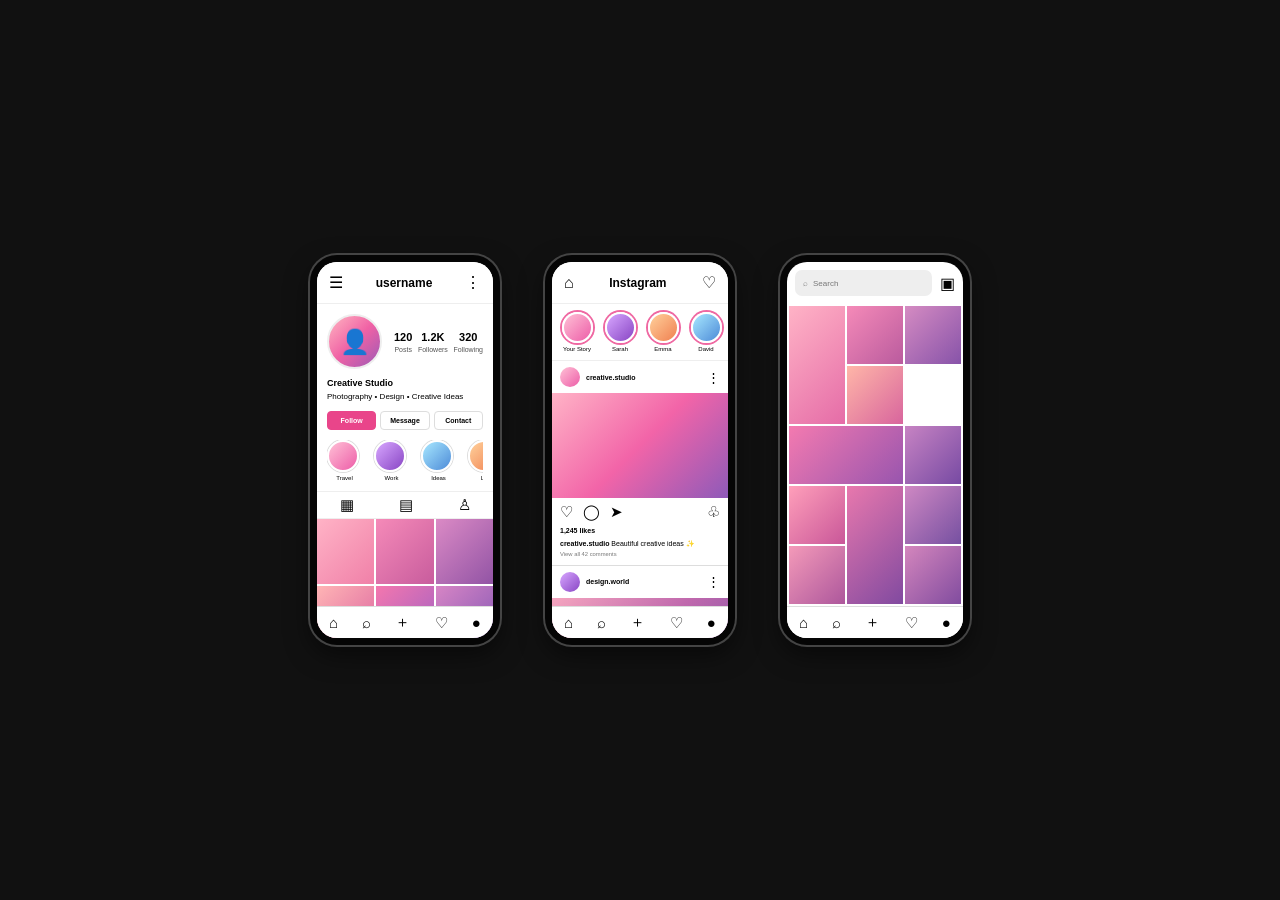
==== index.html @ 466b9a9a "Add files via upload" ====
<!DOCTYPE html>
<html lang="en">

<head>
    <meta charset="UTF-8">
    <meta name="viewport" content="width=device-width, initial-scale=1.0">

    <title>Instagram Profile UI Clone</title>

    <link rel="stylesheet" href="style.css">
</head>

<body>

    <main class="screens">

        <!-- ================= SCREEN 1 ================= -->
        <section class="phone">

            <div class="phone-screen">

                <!-- Top Bar -->
                <header class="top-bar">
                    <span class="menu-icon">☰</span>

                    <h2>username</h2>

                    <span class="more-icon">⋮</span>
                </header>


                <!-- Profile -->
                <section class="profile">

                    <div class="profile-top">

                        <div class="profile-picture">
                            <span>👤</span>
                        </div>

                        <div class="profile-stats">

                            <div>
                                <strong>120</strong>
                                <small>Posts</small>
                            </div>

                            <div>
                                <strong>1.2K</strong>
                                <small>Followers</small>
                            </div>

                            <div>
                                <strong>320</strong>
                                <small>Following</small>
                            </div>

                        </div>

                    </div>


                    <div class="bio">
                        <strong>Creative Studio</strong>
                        <p>
                            Photography • Design • Creative Ideas
                        </p>
                    </div>


                    <!-- Buttons -->
                    <div class="profile-buttons">
                        <button>Follow</button>
                        <button>Message</button>
                        <button>Contact</button>
                    </div>


                    <!-- Highlights -->
                    <div class="highlights">

                        <div class="highlight">
                            <div class="highlight-circle pink"></div>
                            <span>Travel</span>
                        </div>

                        <div class="highlight">
                            <div class="highlight-circle purple"></div>
                            <span>Work</span>
                        </div>

                        <div class="highlight">
                            <div class="highlight-circle blue"></div>
                            <span>Ideas</span>
                        </div>

                        <div class="highlight">
                            <div class="highlight-circle orange"></div>
                            <span>Life</span>
                        </div>

                    </div>

                </section>


                <!-- Profile Navigation -->
                <nav class="profile-nav">
                    <span>▦</span>
                    <span>▤</span>
                    <span>♙</span>
                </nav>


                <!-- Post Grid -->
                <section class="post-grid">

                    <div class="post post-1"></div>
                    <div class="post post-2"></div>
                    <div class="post post-3"></div>
                    <div class="post post-4"></div>
                    <div class="post post-5"></div>
                    <div class="post post-6"></div>
                    <div class="post post-7"></div>
                    <div class="post post-8"></div>
                    <div class="post post-9"></div>

                </section>


                <!-- Bottom Navigation -->
                <nav class="bottom-nav">
                    <span>⌂</span>
                    <span>⌕</span>
                    <span>＋</span>
                    <span>♡</span>
                    <span>●</span>
                </nav>

            </div>

        </section>


        <!-- ================= SCREEN 2 ================= -->
        <section class="phone">

            <div class="phone-screen">

                <!-- Top Bar -->
                <header class="top-bar">
                    <span>⌂</span>

                    <h2>Instagram</h2>

                    <span>♡</span>
                </header>


                <!-- Stories -->
                <section class="stories">

                    <div class="story">
                        <div class="story-circle pink"></div>
                        <span>Your Story</span>
                    </div>

                    <div class="story">
                        <div class="story-circle purple"></div>
                        <span>Sarah</span>
                    </div>

                    <div class="story">
                        <div class="story-circle orange"></div>
                        <span>Emma</span>
                    </div>

                    <div class="story">
                        <div class="story-circle blue"></div>
                        <span>David</span>
                    </div>

                    <div class="story">
                        <div class="story-circle green"></div>
                        <span>Alex</span>
                    </div>

                </section>


                <!-- Post 1 -->
                <article class="feed-post">

                    <div class="post-header">
                        <div class="small-profile pink"></div>

                        <strong>creative.studio</strong>

                        <span>⋮</span>
                    </div>


                    <div class="feed-image gradient-one"></div>


                    <div class="post-actions">
                        <span>♡</span>
                        <span>◯</span>
                        <span>➤</span>
                        <span class="bookmark">♧</span>
                    </div>


                    <div class="post-info">
                        <strong>1,245 likes</strong>

                        <p>
                            <strong>creative.studio</strong>
                            Beautiful creative ideas ✨
                        </p>

                        <small>View all 42 comments</small>
                    </div>

                </article>


                <!-- Post 2 -->
                <article class="feed-post">

                    <div class="post-header">
                        <div class="small-profile purple"></div>

                        <strong>design.world</strong>

                        <span>⋮</span>
                    </div>


                    <div class="feed-image gradient-two"></div>


                    <div class="post-actions">
                        <span>♡</span>
                        <span>◯</span>
                        <span>➤</span>
                        <span class="bookmark">♧</span>
                    </div>


                    <div class="post-info">
                        <strong>842 likes</strong>

                        <p>
                            <strong>design.world</strong>
                            Inspiration everywhere.
                        </p>
                    </div>

                </article>


                <!-- Bottom Navigation -->
                <nav class="bottom-nav">
                    <span>⌂</span>
                    <span>⌕</span>
                    <span>＋</span>
                    <span>♡</span>
                    <span>●</span>
                </nav>

            </div>

        </section>


        <!-- ================= SCREEN 3 ================= -->
        <section class="phone">

            <div class="phone-screen">

                <!-- Search -->
                <header class="search-header">

                    <div class="search-box">
                        <span>⌕</span>
                        <span>Search</span>
                    </div>

                    <span>▣</span>

                </header>


                <!-- Explore Grid -->
                <section class="explore-grid">

                    <div class="explore-item item-1"></div>

                    <div class="explore-item item-2"></div>

                    <div class="explore-item item-3"></div>

                    <div class="explore-item item-4"></div>

                    <div class="explore-item item-5"></div>

                    <div class="explore-item item-6"></div>

                    <div class="explore-item item-7"></div>

                    <div class="explore-item item-8"></div>

                    <div class="explore-item item-9"></div>

                    <div class="explore-item item-10"></div>

                    <div class="explore-item item-11"></div>

                </section>


                <!-- Bottom Navigation -->
                <nav class="bottom-nav">
                    <span>⌂</span>
                    <span>⌕</span>
                    <span>＋</span>
                    <span>♡</span>
                    <span>●</span>
                </nav>

            </div>

        </section>

    </main>

</body>

</html>
---- style.css ----
/* =========================================
   RESET
========================================= */

* {
    margin: 0;
    padding: 0;
    box-sizing: border-box;
}

body {
    min-height: 100vh;

    background: #111;

    font-family: Arial, Helvetica, sans-serif;

    display: flex;
    justify-content: center;
    align-items: center;

    padding: 40px;
}


/* =========================================
   THREE PHONE SCREENS
========================================= */

.screens {
    width: 100%;

    display: flex;

    justify-content: center;
    align-items: center;

    gap: 45px;
}


/* Phone body */

.phone {
    width: 190px;
    height: 390px;

    background: #111;

    border: 7px solid #050505;

    border-radius: 27px;

    box-shadow:
        0 0 0 2px #444,
        0 10px 25px rgba(0, 0, 0, 0.5);

    overflow: hidden;

    position: relative;
}


/* Phone screen */

.phone-screen {
    width: 100%;
    height: 100%;

    background: white;

    overflow: hidden;

    position: relative;
}


/* =========================================
   TOP BAR
========================================= */

.top-bar {
    height: 42px;

    padding: 0 12px;

    display: flex;

    align-items: center;

    justify-content: space-between;

    border-bottom: 1px solid #eee;

    background: #fff;
}

.top-bar h2 {
    font-size: 12px;
}

.top-bar span {
    font-size: 16px;
}


/* =========================================
   PROFILE
========================================= */

.profile {
    padding: 10px;
}


/* Profile top */

.profile-top {
    display: flex;

    align-items: center;

    gap: 12px;
}


/* Profile picture */

.profile-picture {
    width: 55px;
    height: 55px;

    border-radius: 50%;

    background: linear-gradient(
        135deg,
        #ffb6c1,
        #f062a5,
        #9b59b6
    );

    border: 2px solid #eee;

    display: flex;

    justify-content: center;
    align-items: center;

    font-size: 24px;
}


/* Stats */

.profile-stats {
    flex: 1;

    display: flex;

    justify-content: space-between;

    text-align: center;
}

.profile-stats div {
    display: flex;

    flex-direction: column;

    gap: 3px;
}

.profile-stats strong {
    font-size: 11px;
}

.profile-stats small {
    font-size: 7px;

    color: #555;
}


/* Bio */

.bio {
    margin-top: 8px;

    font-size: 8px;

    line-height: 1.5;
}

.bio strong {
    font-size: 9px;
}


/* =========================================
   PROFILE BUTTONS
========================================= */

.profile-buttons {
    display: flex;

    gap: 4px;

    margin-top: 8px;
}

.profile-buttons button {
    flex: 1;

    padding: 5px 2px;

    border: 1px solid #ddd;

    background: white;

    border-radius: 4px;

    font-size: 7px;

    font-weight: bold;
}

.profile-buttons button:first-child {
    background: #e9458a;

    color: white;

    border-color: #e9458a;
}


/* =========================================
   HIGHLIGHTS
========================================= */

.highlights {
    display: flex;

    gap: 12px;

    margin-top: 10px;

    overflow: hidden;
}

.highlight {
    min-width: 35px;

    text-align: center;

    font-size: 6px;
}

.highlight-circle {
    width: 32px;
    height: 32px;

    border-radius: 50%;

    margin-bottom: 3px;

    border: 2px solid white;

    box-shadow: 0 0 0 1px #ddd;
}


/* =========================================
   COLORS
========================================= */

.pink {
    background: linear-gradient(
        135deg,
        #ffc1d6,
        #ed5da8
    );
}

.purple {
    background: linear-gradient(
        135deg,
        #d8a7ff,
        #8845c4
    );
}

.blue {
    background: linear-gradient(
        135deg,
        #a8e8ff,
        #4d8bd8
    );
}

.orange {
    background: linear-gradient(
        135deg,
        #ffd19c,
        #f08050
    );
}

.green {
    background: linear-gradient(
        135deg,
        #a8efc4,
        #49a86b
    );
}


/* =========================================
   PROFILE NAVIGATION
========================================= */

.profile-nav {
    height: 28px;

    display: flex;

    justify-content: space-around;

    align-items: center;

    border-top: 1px solid #eee;
    border-bottom: 1px solid #eee;

    font-size: 15px;
}


/* =========================================
   CSS GRID - PROFILE POSTS
========================================= */

.post-grid {
    display: grid;

    grid-template-columns: repeat(3, 1fr);

    gap: 2px;
}

.post {
    height: 65px;
}


/* Different gradients */

.post-1 {
    background: linear-gradient(135deg, #ffb3c6, #f080a8);
}

.post-2 {
    background: linear-gradient(135deg, #f58ab8, #c85c9d);
}

.post-3 {
    background: linear-gradient(135deg, #db8ac5, #9254a5);
}

.post-4 {
    background: linear-gradient(135deg, #ffb5b5, #d95f9e);
}

.post-5 {
    background: linear-gradient(135deg, #f477ae, #9c5fc5);
}

.post-6 {
    background: linear-gradient(135deg, #d785c5, #8055b3);
}

.post-7 {
    background: linear-gradient(135deg, #ff9fb6, #c75e9e);
}

.post-8 {
    background: linear-gradient(135deg, #ef78b1, #a650b5);
}

.post-9 {
    background: linear-gradient(135deg, #c987c6, #754ba2);
}


/* =========================================
   BOTTOM NAVIGATION
========================================= */

.bottom-nav {
    position: absolute;

    bottom: 0;
    left: 0;

    width: 100%;

    height: 32px;

    background: white;

    border-top: 1px solid #ddd;

    display: flex;

    justify-content: space-around;

    align-items: center;

    font-size: 15px;

    z-index: 10;
}

.bottom-nav span {
    cursor: pointer;
}


/* =========================================
   STORIES
========================================= */

.stories {
    display: flex;

    gap: 9px;

    padding: 8px;

    border-bottom: 1px solid #eee;

    overflow: hidden;
}

.story {
    min-width: 34px;

    text-align: center;

    font-size: 6px;
}

.story-circle {
    width: 31px;
    height: 31px;

    border-radius: 50%;

    margin: auto;

    margin-bottom: 3px;

    border: 2px solid white;

    box-shadow: 0 0 0 2px #ef68a2;
}


/* =========================================
   FEED POST
========================================= */

.feed-post {
    border-bottom: 1px solid #ddd;

    padding-bottom: 5px;
}


/* Post header */

.post-header {
    height: 32px;

    padding: 5px 8px;

    display: flex;

    align-items: center;

    gap: 6px;

    font-size: 7px;
}

.post-header span {
    margin-left: auto;

    font-size: 13px;
}

.small-profile {
    width: 20px;
    height: 20px;

    border-radius: 50%;
}


/* Feed image */

.feed-image {
    width: 100%;

    height: 105px;
}

.gradient-one {
    background: linear-gradient(
        135deg,
        #ffb3c6,
        #f264a8,
        #8e5ab9
    );
}

.gradient-two {
    background: linear-gradient(
        135deg,
        #f5a5bf,
        #bf68ad,
        #7852a7
    );
}


/* Post actions */

.post-actions {
    display: flex;

    gap: 10px;

    padding: 5px 8px;

    font-size: 15px;
}

.post-actions .bookmark {
    margin-left: auto;
}


/* Post information */

.post-info {
    padding: 0 8px;

    font-size: 7px;

    line-height: 1.5;
}

.post-info p {
    margin-top: 2px;
}

.post-info small {
    color: #777;
}


/* =========================================
   SEARCH / EXPLORE
========================================= */

.search-header {
    height: 42px;

    display: flex;

    align-items: center;

    gap: 8px;

    padding: 7px 8px;
}

.search-box {
    flex: 1;

    height: 26px;

    background: #eee;

    border-radius: 7px;

    display: flex;

    align-items: center;

    gap: 5px;

    padding: 0 8px;

    color: #777;

    font-size: 8px;
}


/* =========================================
   CSS GRID - EXPLORE
========================================= */

.explore-grid {
    display: grid;

    grid-template-columns: repeat(3, 1fr);

    grid-auto-rows: 58px;

    gap: 2px;

    padding: 2px;
}


/* Different sizes */

.item-1 {
    grid-row: span 2;
}

.item-5 {
    grid-column: span 2;
}

.item-8 {
    grid-row: span 2;
}


/* Explore colors */

.explore-item {
    min-height: 58px;
}

.item-1 {
    background: linear-gradient(135deg, #ffb3c6, #e56ca7);
}

.item-2 {
    background: linear-gradient(135deg, #f58ab8, #ba5b9e);
}

.item-3 {
    background: linear-gradient(135deg, #d58bc2, #8753a9);
}

.item-4 {
    background: linear-gradient(135deg, #ffb6a8, #d8659d);
}

.item-5 {
    background: linear-gradient(135deg, #f47ab0, #9855ae);
}

.item-6 {
    background: linear-gradient(135deg, #c783c3, #774aa3);
}

.item-7 {
    background: linear-gradient(135deg, #ff9fba, #c95799);
}

.item-8 {
    background: linear-gradient(135deg, #e878ad, #814aa0);
}

.item-9 {
    background: linear-gradient(135deg, #cf88c3, #7650a1);
}

.item-10 {
    background: linear-gradient(135deg, #f49ab9, #ad579c);
}

.item-11 {
    background: linear-gradient(135deg, #d486bd, #814c9f);
}


/* =========================================
   RESPONSIVE DESIGN
========================================= */

@media (max-width: 800px) {

    body {
        padding: 20px;
    }

    .screens {
        gap: 20px;
    }

    .phone {
        width: 170px;
        height: 350px;
    }

    .post {
        height: 58px;
    }

    .feed-image {
        height: 95px;
    }
}


@media (max-width: 600px) {

    body {
        padding: 15px;
    }

    .screens {
        flex-direction: column;

        gap: 30px;
    }

    .phone {
        width: 250px;
        height: 510px;
    }

    .post {
        height: 85px;
    }

    .feed-image {
        height: 150px;
    }

    .explore-grid {
        grid-auto-rows: 75px;
    }

    .explore-item {
        min-height: 75px;
    }
}
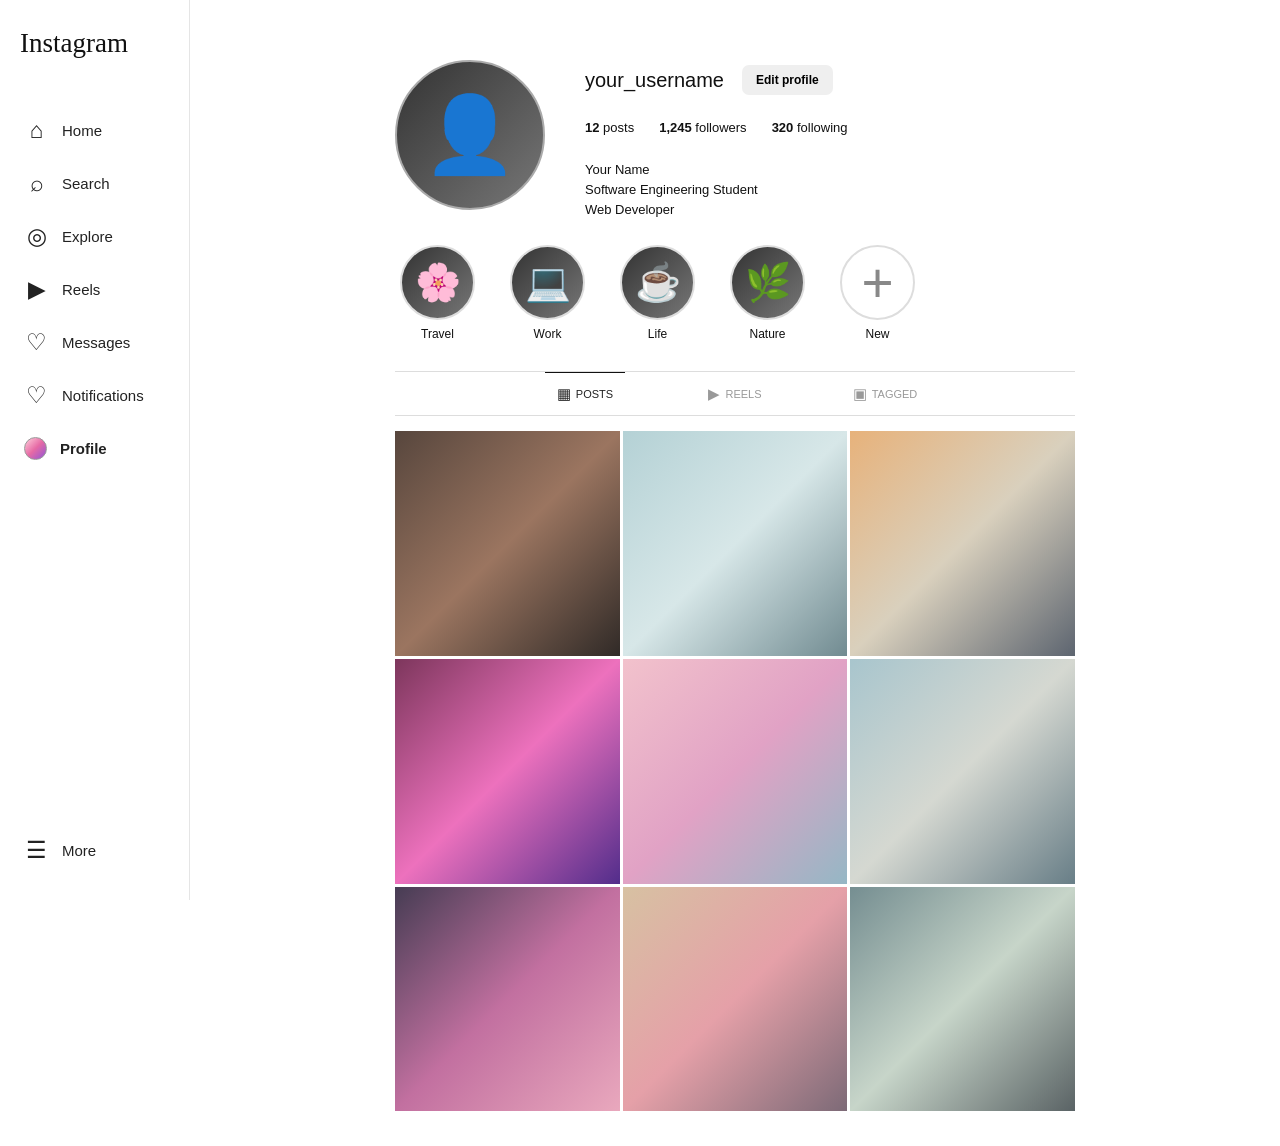
==== commit 51a87f2a: "Add files via upload" ====
--- a/index.html
+++ b/index.html
@@ -2,339 +2,331 @@
 <html lang="en">
 
 <head>
+
     <meta charset="UTF-8">
-    <meta name="viewport" content="width=device-width, initial-scale=1.0">
-
-    <title>Instagram Profile UI Clone</title>
+
+    <meta
+        name="viewport"
+        content="width=device-width, initial-scale=1.0"
+    >
+
+    <title>Instagram - Profile</title>
 
     <link rel="stylesheet" href="style.css">
+
 </head>
 
+
 <body>
 
-    <main class="screens">
-
-        <!-- ================= SCREEN 1 ================= -->
-        <section class="phone">
-
-            <div class="phone-screen">
-
-                <!-- Top Bar -->
-                <header class="top-bar">
-                    <span class="menu-icon">☰</span>
-
-                    <h2>username</h2>
-
-                    <span class="more-icon">⋮</span>
-                </header>
-
-
-                <!-- Profile -->
-                <section class="profile">
-
-                    <div class="profile-top">
-
-                        <div class="profile-picture">
-                            <span>👤</span>
-                        </div>
-
-                        <div class="profile-stats">
-
-                            <div>
-                                <strong>120</strong>
-                                <small>Posts</small>
-                            </div>
-
-                            <div>
-                                <strong>1.2K</strong>
-                                <small>Followers</small>
-                            </div>
-
-                            <div>
-                                <strong>320</strong>
-                                <small>Following</small>
-                            </div>
-
-                        </div>
-
-                    </div>
-
-
-                    <div class="bio">
-                        <strong>Creative Studio</strong>
-                        <p>
-                            Photography • Design • Creative Ideas
-                        </p>
-                    </div>
-
-
-                    <!-- Buttons -->
-                    <div class="profile-buttons">
-                        <button>Follow</button>
-                        <button>Message</button>
-                        <button>Contact</button>
-                    </div>
-
-
-                    <!-- Highlights -->
-                    <div class="highlights">
-
-                        <div class="highlight">
-                            <div class="highlight-circle pink"></div>
-                            <span>Travel</span>
-                        </div>
-
-                        <div class="highlight">
-                            <div class="highlight-circle purple"></div>
-                            <span>Work</span>
-                        </div>
-
-                        <div class="highlight">
-                            <div class="highlight-circle blue"></div>
-                            <span>Ideas</span>
-                        </div>
-
-                        <div class="highlight">
-                            <div class="highlight-circle orange"></div>
-                            <span>Life</span>
-                        </div>
-
-                    </div>
-
-                </section>
-
-
-                <!-- Profile Navigation -->
-                <nav class="profile-nav">
+
+    <!-- =================================================
+         DESKTOP SIDEBAR
+    ================================================== -->
+
+    <aside class="sidebar">
+
+        <div class="instagram-logo">
+            Instagram
+        </div>
+
+
+        <nav class="sidebar-nav">
+
+            <a href="feed.html">
+                <span class="nav-icon">⌂</span>
+                <span>Home</span>
+            </a>
+
+
+            <a href="#">
+                <span class="nav-icon">⌕</span>
+                <span>Search</span>
+            </a>
+
+
+            <a href="explore.html">
+                <span class="nav-icon">◎</span>
+                <span>Explore</span>
+            </a>
+
+
+            <a href="#">
+                <span class="nav-icon">▶</span>
+                <span>Reels</span>
+            </a>
+
+
+            <a href="#">
+                <span class="nav-icon">♡</span>
+                <span>Messages</span>
+            </a>
+
+
+            <a href="#">
+                <span class="nav-icon">♡</span>
+                <span>Notifications</span>
+            </a>
+
+
+            <a href="#" class="active-nav">
+
+                <span class="nav-avatar"></span>
+
+                <span>Profile</span>
+
+            </a>
+
+        </nav>
+
+
+        <a href="#" class="more-link">
+
+            <span class="nav-icon">☰</span>
+
+            <span>More</span>
+
+        </a>
+
+    </aside>
+
+
+
+    <!-- =================================================
+         MAIN CONTENT
+    ================================================== -->
+
+    <main class="main-content">
+
+
+        <section class="profile-container">
+
+
+            <!-- Profile header -->
+
+            <header class="profile-header">
+
+
+                <div class="large-profile-picture">
+                    👤
+                </div>
+
+
+                <div class="profile-information">
+
+
+                    <div class="username-row">
+
+                        <h1>your_username</h1>
+
+                        <button class="edit-button">
+                            Edit profile
+                        </button>
+
+                    </div>
+
+
+                    <div class="profile-statistics">
+
+                        <span>
+                            <strong>12</strong> posts
+                        </span>
+
+                        <span>
+                            <strong>1,245</strong> followers
+                        </span>
+
+                        <span>
+                            <strong>320</strong> following
+                        </span>
+
+                    </div>
+
+
+                    <p class="bio">
+
+                        Your Name<br>
+
+                        Software Engineering Student<br>
+
+                        Web Developer
+
+                    </p>
+
+
+                </div>
+
+            </header>
+
+
+
+            <!-- Story highlights -->
+
+            <section class="story-highlights">
+
+
+                <div class="story">
+
+                    <div class="story-image">
+                        🌸
+                    </div>
+
+                    <span>Travel</span>
+
+                </div>
+
+
+                <div class="story">
+
+                    <div class="story-image">
+                        💻
+                    </div>
+
+                    <span>Work</span>
+
+                </div>
+
+
+                <div class="story">
+
+                    <div class="story-image">
+                        ☕
+                    </div>
+
+                    <span>Life</span>
+
+                </div>
+
+
+                <div class="story">
+
+                    <div class="story-image">
+                        🌿
+                    </div>
+
+                    <span>Nature</span>
+
+                </div>
+
+
+                <div class="story">
+
+                    <div class="new-story">
+                        +
+                    </div>
+
+                    <span>New</span>
+
+                </div>
+
+
+            </section>
+
+
+
+            <!-- Profile tabs -->
+
+            <nav class="profile-tabs">
+
+                <a href="#" class="selected-tab">
+
                     <span>▦</span>
-                    <span>▤</span>
-                    <span>♙</span>
-                </nav>
-
-
-                <!-- Post Grid -->
-                <section class="post-grid">
-
-                    <div class="post post-1"></div>
-                    <div class="post post-2"></div>
-                    <div class="post post-3"></div>
-                    <div class="post post-4"></div>
-                    <div class="post post-5"></div>
-                    <div class="post post-6"></div>
-                    <div class="post post-7"></div>
-                    <div class="post post-8"></div>
-                    <div class="post post-9"></div>
-
-                </section>
-
-
-                <!-- Bottom Navigation -->
-                <nav class="bottom-nav">
-                    <span>⌂</span>
-                    <span>⌕</span>
-                    <span>＋</span>
-                    <span>♡</span>
-                    <span>●</span>
-                </nav>
-
-            </div>
+
+                    POSTS
+
+                </a>
+
+
+                <a href="#">
+
+                    <span>▶</span>
+
+                    REELS
+
+                </a>
+
+
+                <a href="#">
+
+                    <span>▣</span>
+
+                    TAGGED
+
+                </a>
+
+            </nav>
+
+
+
+            <!-- Posts -->
+
+            <section class="profile-post-grid">
+
+                <div class="photo photo-1"></div>
+
+                <div class="photo photo-2"></div>
+
+                <div class="photo photo-3"></div>
+
+                <div class="photo photo-4"></div>
+
+                <div class="photo photo-5"></div>
+
+                <div class="photo photo-6"></div>
+
+                <div class="photo photo-7"></div>
+
+                <div class="photo photo-8"></div>
+
+                <div class="photo photo-9"></div>
+
+            </section>
+
 
         </section>
 
 
-        <!-- ================= SCREEN 2 ================= -->
-        <section class="phone">
-
-            <div class="phone-screen">
-
-                <!-- Top Bar -->
-                <header class="top-bar">
-                    <span>⌂</span>
-
-                    <h2>Instagram</h2>
-
-                    <span>♡</span>
-                </header>
-
-
-                <!-- Stories -->
-                <section class="stories">
-
-                    <div class="story">
-                        <div class="story-circle pink"></div>
-                        <span>Your Story</span>
-                    </div>
-
-                    <div class="story">
-                        <div class="story-circle purple"></div>
-                        <span>Sarah</span>
-                    </div>
-
-                    <div class="story">
-                        <div class="story-circle orange"></div>
-                        <span>Emma</span>
-                    </div>
-
-                    <div class="story">
-                        <div class="story-circle blue"></div>
-                        <span>David</span>
-                    </div>
-
-                    <div class="story">
-                        <div class="story-circle green"></div>
-                        <span>Alex</span>
-                    </div>
-
-                </section>
-
-
-                <!-- Post 1 -->
-                <article class="feed-post">
-
-                    <div class="post-header">
-                        <div class="small-profile pink"></div>
-
-                        <strong>creative.studio</strong>
-
-                        <span>⋮</span>
-                    </div>
-
-
-                    <div class="feed-image gradient-one"></div>
-
-
-                    <div class="post-actions">
-                        <span>♡</span>
-                        <span>◯</span>
-                        <span>➤</span>
-                        <span class="bookmark">♧</span>
-                    </div>
-
-
-                    <div class="post-info">
-                        <strong>1,245 likes</strong>
-
-                        <p>
-                            <strong>creative.studio</strong>
-                            Beautiful creative ideas ✨
-                        </p>
-
-                        <small>View all 42 comments</small>
-                    </div>
-
-                </article>
-
-
-                <!-- Post 2 -->
-                <article class="feed-post">
-
-                    <div class="post-header">
-                        <div class="small-profile purple"></div>
-
-                        <strong>design.world</strong>
-
-                        <span>⋮</span>
-                    </div>
-
-
-                    <div class="feed-image gradient-two"></div>
-
-
-                    <div class="post-actions">
-                        <span>♡</span>
-                        <span>◯</span>
-                        <span>➤</span>
-                        <span class="bookmark">♧</span>
-                    </div>
-
-
-                    <div class="post-info">
-                        <strong>842 likes</strong>
-
-                        <p>
-                            <strong>design.world</strong>
-                            Inspiration everywhere.
-                        </p>
-                    </div>
-
-                </article>
-
-
-                <!-- Bottom Navigation -->
-                <nav class="bottom-nav">
-                    <span>⌂</span>
-                    <span>⌕</span>
-                    <span>＋</span>
-                    <span>♡</span>
-                    <span>●</span>
-                </nav>
-
-            </div>
-
-        </section>
-
-
-        <!-- ================= SCREEN 3 ================= -->
-        <section class="phone">
-
-            <div class="phone-screen">
-
-                <!-- Search -->
-                <header class="search-header">
-
-                    <div class="search-box">
-                        <span>⌕</span>
-                        <span>Search</span>
-                    </div>
-
-                    <span>▣</span>
-
-                </header>
-
-
-                <!-- Explore Grid -->
-                <section class="explore-grid">
-
-                    <div class="explore-item item-1"></div>
-
-                    <div class="explore-item item-2"></div>
-
-                    <div class="explore-item item-3"></div>
-
-                    <div class="explore-item item-4"></div>
-
-                    <div class="explore-item item-5"></div>
-
-                    <div class="explore-item item-6"></div>
-
-                    <div class="explore-item item-7"></div>
-
-                    <div class="explore-item item-8"></div>
-
-                    <div class="explore-item item-9"></div>
-
-                    <div class="explore-item item-10"></div>
-
-                    <div class="explore-item item-11"></div>
-
-                </section>
-
-
-                <!-- Bottom Navigation -->
-                <nav class="bottom-nav">
-                    <span>⌂</span>
-                    <span>⌕</span>
-                    <span>＋</span>
-                    <span>♡</span>
-                    <span>●</span>
-                </nav>
-
-            </div>
-
-        </section>
-
     </main>
 
+
+
+    <!-- =================================================
+         MOBILE BOTTOM NAVIGATION
+    ================================================== -->
+
+    <nav class="mobile-navigation">
+
+
+        <a href="feed.html">
+            ⌂
+        </a>
+
+
+        <a href="#">
+            ⌕
+        </a>
+
+
+        <a href="explore.html">
+            ◎
+        </a>
+
+
+        <a href="#">
+            ♡
+        </a>
+
+
+        <a href="index.html">
+
+            <span class="mobile-profile"></span>
+
+        </a>
+
+
+    </nav>
+
+
 </body>
 
 </html>
--- a/style.css
+++ b/style.css
@@ -1,6 +1,6 @@
-/* =========================================
+/* =====================================================
    RESET
-========================================= */
+===================================================== */
 
 * {
     margin: 0;
@@ -8,747 +8,1432 @@
     box-sizing: border-box;
 }
 
+
+/* =====================================================
+   HTML + BODY
+===================================================== */
+
+html {
+    width: 100%;
+    min-height: 100%;
+}
+
 body {
+    width: 100%;
     min-height: 100vh;
 
-    background: #111;
-
     font-family: Arial, Helvetica, sans-serif;
 
-    display: flex;
+    background-color: #ffffff;
+    color: #111111;
+
+    overflow-x: hidden;
+}
+
+
+/* =====================================================
+   DESKTOP SIDEBAR
+===================================================== */
+
+.sidebar {
+    position: fixed;
+
+    left: 0;
+    top: 0;
+
+    width: 190px;
+    height: 100vh;
+
+    padding: 28px 20px;
+
+    background-color: #ffffff;
+
+    border-right: 1px solid #e5e5e5;
+
+    display: flex;
+    flex-direction: column;
+
+    z-index: 1000;
+}
+
+
+/* Instagram logo */
+
+.instagram-logo {
+    margin-bottom: 50px;
+
+    font-family: cursive;
+
+    font-size: 27px;
+
+    color: #111111;
+}
+
+
+/* Sidebar navigation */
+
+.sidebar-nav {
+    display: flex;
+    flex-direction: column;
+
+    gap: 10px;
+}
+
+
+.sidebar-nav a,
+.more-link {
+    min-height: 43px;
+
+    padding: 7px 4px;
+
+    display: flex;
+    align-items: center;
+
+    gap: 13px;
+
+    border-radius: 8px;
+
+    color: #222222;
+
+    text-decoration: none;
+
+    font-size: 15px;
+}
+
+
+.sidebar-nav a:hover,
+.more-link:hover {
+    background-color: #f5f5f5;
+}
+
+
+.active-nav {
+    font-weight: 700;
+}
+
+
+/* Navigation icons */
+
+.nav-icon {
+    width: 25px;
+
+    flex-shrink: 0;
+
+    display: inline-flex;
+
+    align-items: center;
     justify-content: center;
+
+    font-size: 23px;
+}
+
+
+/* Profile icon */
+
+.nav-avatar {
+    width: 23px;
+    height: 23px;
+
+    flex-shrink: 0;
+
+    display: inline-block;
+
+    border-radius: 50%;
+
+    background: linear-gradient(
+        135deg,
+        #ffd0dc,
+        #e66aa5,
+        #8f55d7
+    );
+
+    border: 1px solid #999999;
+}
+
+
+/* More button */
+
+.more-link {
+    margin-top: auto;
+}
+
+
+/* =====================================================
+   MOBILE NAVIGATION
+===================================================== */
+
+/*
+   IMPORTANT:
+
+   Desktop:
+   .mobile-navigation = hidden
+
+   Mobile:
+   .sidebar = hidden
+   .mobile-navigation = visible
+*/
+
+.mobile-navigation {
+    display: none;
+}
+
+
+/* =====================================================
+   MAIN CONTENT
+===================================================== */
+
+.main-content {
+    width: calc(100% - 190px);
+
+    min-height: 100vh;
+
+    margin-left: 190px;
+
+    padding: 35px 30px;
+}
+
+
+/* =====================================================
+   PROFILE PAGE
+===================================================== */
+
+.profile-container {
+    width: 100%;
+    max-width: 680px;
+
+    margin: 0 auto;
+}
+
+
+/* Profile header */
+
+.profile-header {
+    width: 100%;
+
+    display: flex;
+    align-items: flex-start;
+
+    gap: 40px;
+
+    padding: 25px 0 20px;
+}
+
+
+/* Profile picture */
+
+.large-profile-picture {
+    width: 150px;
+    height: 150px;
+
+    min-width: 150px;
+
+    flex-shrink: 0;
+
+    display: flex;
     align-items: center;
-
-    padding: 40px;
-}
-
-
-/* =========================================
-   THREE PHONE SCREENS
-========================================= */
-
-.screens {
-    width: 100%;
-
-    display: flex;
-
     justify-content: center;
+
+    border-radius: 50%;
+
+    overflow: hidden;
+
+    background: linear-gradient(
+        135deg,
+        #333333,
+        #777777
+    );
+
+    border: 2px solid #aaaaaa;
+
+    font-size: 75px;
+}
+
+
+/* Profile information */
+
+.profile-information {
+    min-width: 0;
+
+    flex: 1;
+
+    padding-top: 5px;
+}
+
+
+/* Username */
+
+.username-row {
+    display: flex;
     align-items: center;
 
-    gap: 45px;
-}
-
-
-/* Phone body */
-
-.phone {
-    width: 190px;
-    height: 390px;
-
-    background: #111;
-
-    border: 7px solid #050505;
-
-    border-radius: 27px;
+    flex-wrap: wrap;
+
+    gap: 18px;
+
+    margin-bottom: 25px;
+}
+
+
+.username-row h1 {
+    font-size: 20px;
+
+    font-weight: 400;
+
+    overflow-wrap: anywhere;
+}
+
+
+/* Edit button */
+
+.edit-button {
+    border: none;
+
+    border-radius: 7px;
+
+    background-color: #efefef;
+
+    padding: 8px 14px;
+
+    font-size: 12px;
+
+    font-weight: 600;
+
+    cursor: pointer;
+
+    white-space: nowrap;
+}
+
+
+/* Statistics */
+
+.profile-statistics {
+    display: flex;
+    align-items: center;
+
+    flex-wrap: wrap;
+
+    gap: 25px;
+
+    margin-bottom: 25px;
+
+    font-size: 13px;
+}
+
+
+.profile-statistics strong {
+    font-weight: 700;
+}
+
+
+/* Bio */
+
+.bio {
+    font-size: 13px;
+
+    line-height: 1.55;
+
+    overflow-wrap: anywhere;
+}
+
+
+/* =====================================================
+   STORY HIGHLIGHTS
+===================================================== */
+
+.story-highlights {
+    width: 100%;
+
+    display: flex;
+
+    gap: 25px;
+
+    padding: 5px 0 30px;
+
+    overflow-x: auto;
+
+    scrollbar-width: none;
+}
+
+
+.story-highlights::-webkit-scrollbar {
+    display: none;
+}
+
+
+.story {
+    width: 85px;
+    min-width: 85px;
+
+    display: flex;
+    flex-direction: column;
+
+    align-items: center;
+
+    gap: 7px;
+
+    font-size: 12px;
+}
+
+
+.story-image,
+.new-story {
+    width: 75px;
+    height: 75px;
+
+    flex-shrink: 0;
+
+    border-radius: 50%;
+
+    display: flex;
+    align-items: center;
+    justify-content: center;
+}
+
+
+.story-image {
+    background: linear-gradient(
+        135deg,
+        #333333,
+        #777777
+    );
+
+    border: 2px solid #dddddd;
+
+    font-size: 37px;
+}
+
+
+.new-story {
+    border: 2px solid #dddddd;
+
+    color: #888888;
+
+    font-size: 55px;
+}
+
+
+/* =====================================================
+   PROFILE TABS
+===================================================== */
+
+.profile-tabs {
+    width: 100%;
+    height: 45px;
+
+    display: flex;
+    align-items: stretch;
+    justify-content: center;
+
+    gap: 70px;
+
+    border-top: 1px solid #dddddd;
+    border-bottom: 1px solid #dddddd;
+}
+
+
+.profile-tabs a {
+    min-width: 80px;
+
+    display: flex;
+    align-items: center;
+    justify-content: center;
+
+    gap: 5px;
+
+    color: #999999;
+
+    text-decoration: none;
+
+    font-size: 11px;
+}
+
+
+.profile-tabs a span {
+    font-size: 15px;
+}
+
+
+.profile-tabs .selected-tab {
+    color: #222222;
+
+    border-top: 1px solid #111111;
+}
+
+
+/* =====================================================
+   PROFILE POST GRID
+===================================================== */
+
+.profile-post-grid {
+    width: 100%;
+
+    display: grid;
+
+    grid-template-columns: repeat(3, minmax(0, 1fr));
+
+    gap: 3px;
+
+    margin-top: 15px;
+}
+
+
+.photo {
+    width: 100%;
+
+    aspect-ratio: 1 / 1;
+}
+
+
+/* Profile photos */
+
+.photo-1 {
+    background: linear-gradient(
+        135deg,
+        #57463d,
+        #9b7560,
+        #302a27
+    );
+}
+
+.photo-2 {
+    background: linear-gradient(
+        135deg,
+        #b4d1d5,
+        #d7e7e8,
+        #718b91
+    );
+}
+
+.photo-3 {
+    background: linear-gradient(
+        135deg,
+        #e7b27b,
+        #d9d0bd,
+        #5d6570
+    );
+}
+
+.photo-4 {
+    background: linear-gradient(
+        135deg,
+        #7d365c,
+        #ed71bd,
+        #522d8b
+    );
+}
+
+.photo-5 {
+    background: linear-gradient(
+        135deg,
+        #f2c2cc,
+        #e1a2c5,
+        #95b7c5
+    );
+}
+
+.photo-6 {
+    background: linear-gradient(
+        135deg,
+        #a8c5cd,
+        #d5d8d1,
+        #687e87
+    );
+}
+
+.photo-7 {
+    background: linear-gradient(
+        135deg,
+        #463c53,
+        #c270a0,
+        #e9a8bd
+    );
+}
+
+.photo-8 {
+    background: linear-gradient(
+        135deg,
+        #d7c1a2,
+        #e5a0a8,
+        #7d6a77
+    );
+}
+
+.photo-9 {
+    background: linear-gradient(
+        135deg,
+        #758e91,
+        #c7d5c9,
+        #5a6365
+    );
+}
+
+
+/* =====================================================
+   FEED PAGE
+===================================================== */
+
+.feed-container {
+    width: 100%;
+    max-width: 630px;
+
+    margin: 0 auto;
+}
+
+
+/* Stories */
+
+.feed-stories {
+    width: 100%;
+
+    display: flex;
+
+    gap: 20px;
+
+    padding: 10px 5px 20px;
+
+    overflow-x: auto;
+
+    border-bottom: 1px solid #eeeeee;
+
+    scrollbar-width: none;
+}
+
+
+.feed-stories::-webkit-scrollbar {
+    display: none;
+}
+
+
+.feed-story {
+    min-width: 65px;
+
+    display: flex;
+    flex-direction: column;
+
+    align-items: center;
+
+    gap: 5px;
+
+    font-size: 11px;
+}
+
+
+.story-profile {
+    width: 58px;
+    height: 58px;
+
+    flex-shrink: 0;
+
+    border-radius: 50%;
+
+    background: linear-gradient(
+        135deg,
+        #ffd0dc,
+        #ef6aa7,
+        #9655d4
+    );
+
+    border: 3px solid white;
 
     box-shadow:
-        0 0 0 2px #444,
-        0 10px 25px rgba(0, 0, 0, 0.5);
-
-    overflow: hidden;
-
-    position: relative;
-}
-
-
-/* Phone screen */
-
-.phone-screen {
-    width: 100%;
-    height: 100%;
-
-    background: white;
-
-    overflow: hidden;
-
-    position: relative;
-}
-
-
-/* =========================================
-   TOP BAR
-========================================= */
-
-.top-bar {
-    height: 42px;
-
-    padding: 0 12px;
-
+        0 0 0 2px #e1306c;
+}
+
+
+.own-story {
     display: flex;
 
     align-items: center;
-
+    justify-content: center;
+
+    background-color: #eeeeee;
+
+    box-shadow: none;
+
+    border: 2px solid #cccccc;
+
+    color: #555555;
+
+    font-size: 25px;
+}
+
+
+/* Post */
+
+.instagram-post {
+    width: 100%;
+
+    margin-top: 25px;
+
+    padding-bottom: 20px;
+
+    border-bottom: 1px solid #dddddd;
+}
+
+
+.post-header {
+    width: 100%;
+    height: 50px;
+
+    display: flex;
+
+    align-items: center;
     justify-content: space-between;
-
-    border-bottom: 1px solid #eee;
-
-    background: #fff;
-}
-
-.top-bar h2 {
-    font-size: 12px;
-}
-
-.top-bar span {
-    font-size: 16px;
-}
-
-
-/* =========================================
-   PROFILE
-========================================= */
-
-.profile {
-    padding: 10px;
-}
-
-
-/* Profile top */
-
-.profile-top {
+}
+
+
+.post-user {
+    min-width: 0;
+
     display: flex;
 
     align-items: center;
 
-    gap: 12px;
-}
-
-
-/* Profile picture */
-
-.profile-picture {
-    width: 55px;
-    height: 55px;
+    gap: 10px;
+
+    font-size: 13px;
+}
+
+
+.post-avatar {
+    width: 35px;
+    height: 35px;
+
+    flex-shrink: 0;
 
     border-radius: 50%;
 
     background: linear-gradient(
         135deg,
-        #ffb6c1,
-        #f062a5,
-        #9b59b6
-    );
-
-    border: 2px solid #eee;
-
-    display: flex;
-
-    justify-content: center;
+        #ffd0dc,
+        #ef6aa7,
+        #9655d4
+    );
+}
+
+
+/* Feed photos */
+
+.feed-photo {
+    width: 100%;
+
+    aspect-ratio: 1 / 1;
+}
+
+
+.feed-photo-one {
+    background: linear-gradient(
+        135deg,
+        #f4b5c7,
+        #ef579e,
+        #8b55d2
+    );
+}
+
+
+.feed-photo-two {
+    background: linear-gradient(
+        135deg,
+        #ffc5d5,
+        #c35cae,
+        #6651c5
+    );
+}
+
+
+/* Post actions */
+
+.post-actions {
+    padding: 10px 0;
+
+    display: flex;
+
     align-items: center;
-
-    font-size: 24px;
-}
-
-
-/* Stats */
-
-.profile-stats {
+    justify-content: space-between;
+
+    font-size: 23px;
+}
+
+
+.post-actions div {
+    display: flex;
+
+    gap: 15px;
+}
+
+
+.post-actions button {
+    border: none;
+
+    background: transparent;
+
+    font-size: 22px;
+
+    cursor: pointer;
+}
+
+
+/* Post details */
+
+.post-details {
+    font-size: 13px;
+
+    line-height: 1.6;
+}
+
+
+.post-details p {
+    margin: 4px 0;
+}
+
+
+.comment-text {
+    color: #888888;
+}
+
+
+/* =====================================================
+   EXPLORE PAGE
+===================================================== */
+
+.explore-container {
+    width: 100%;
+    max-width: 900px;
+
+    margin: 0 auto;
+}
+
+
+/* Search */
+
+.explore-header {
+    width: 100%;
+
+    margin-bottom: 20px;
+}
+
+
+.search-input {
+    width: 100%;
+    max-width: 500px;
+
+    height: 40px;
+
+    margin: 0 auto;
+
+    display: flex;
+
+    align-items: center;
+
+    gap: 8px;
+
+    padding: 0 15px;
+
+    background-color: #efefef;
+
+    border-radius: 8px;
+}
+
+
+.search-input span {
+    font-size: 20px;
+
+    color: #777777;
+}
+
+
+.search-input input {
+    width: 100%;
+    min-width: 0;
+
     flex: 1;
 
-    display: flex;
-
-    justify-content: space-between;
-
-    text-align: center;
-}
-
-.profile-stats div {
-    display: flex;
-
-    flex-direction: column;
+    border: none;
+    outline: none;
+
+    background: transparent;
+
+    font-size: 14px;
+}
+
+
+/* Explore grid */
+
+.explore-grid {
+    width: 100%;
+
+    display: grid;
+
+    grid-template-columns: repeat(3, minmax(0, 1fr));
+
+    grid-auto-rows: 250px;
 
     gap: 3px;
 }
 
-.profile-stats strong {
-    font-size: 11px;
-}
-
-.profile-stats small {
-    font-size: 7px;
-
-    color: #555;
-}
-
-
-/* Bio */
-
-.bio {
-    margin-top: 8px;
-
-    font-size: 8px;
-
-    line-height: 1.5;
-}
-
-.bio strong {
-    font-size: 9px;
-}
-
-
-/* =========================================
-   PROFILE BUTTONS
-========================================= */
-
-.profile-buttons {
-    display: flex;
-
-    gap: 4px;
-
-    margin-top: 8px;
-}
-
-.profile-buttons button {
-    flex: 1;
-
-    padding: 5px 2px;
-
-    border: 1px solid #ddd;
-
-    background: white;
-
-    border-radius: 4px;
-
-    font-size: 7px;
-
-    font-weight: bold;
-}
-
-.profile-buttons button:first-child {
-    background: #e9458a;
-
-    color: white;
-
-    border-color: #e9458a;
-}
-
-
-/* =========================================
-   HIGHLIGHTS
-========================================= */
-
-.highlights {
-    display: flex;
-
-    gap: 12px;
-
-    margin-top: 10px;
-
-    overflow: hidden;
-}
-
-.highlight {
-    min-width: 35px;
-
-    text-align: center;
-
-    font-size: 6px;
-}
-
-.highlight-circle {
-    width: 32px;
-    height: 32px;
-
-    border-radius: 50%;
-
-    margin-bottom: 3px;
-
-    border: 2px solid white;
-
-    box-shadow: 0 0 0 1px #ddd;
-}
-
-
-/* =========================================
-   COLORS
-========================================= */
-
-.pink {
-    background: linear-gradient(
-        135deg,
-        #ffc1d6,
-        #ed5da8
-    );
-}
-
-.purple {
-    background: linear-gradient(
-        135deg,
-        #d8a7ff,
-        #8845c4
-    );
-}
-
-.blue {
-    background: linear-gradient(
-        135deg,
-        #a8e8ff,
-        #4d8bd8
-    );
-}
-
-.orange {
-    background: linear-gradient(
-        135deg,
-        #ffd19c,
-        #f08050
-    );
-}
-
-.green {
-    background: linear-gradient(
-        135deg,
-        #a8efc4,
-        #49a86b
-    );
-}
-
-
-/* =========================================
-   PROFILE NAVIGATION
-========================================= */
-
-.profile-nav {
-    height: 28px;
-
-    display: flex;
-
-    justify-content: space-around;
-
-    align-items: center;
-
-    border-top: 1px solid #eee;
-    border-bottom: 1px solid #eee;
-
-    font-size: 15px;
-}
-
-
-/* =========================================
-   CSS GRID - PROFILE POSTS
-========================================= */
-
-.post-grid {
-    display: grid;
-
-    grid-template-columns: repeat(3, 1fr);
-
-    gap: 2px;
-}
-
-.post {
-    height: 65px;
-}
-
-
-/* Different gradients */
-
-.post-1 {
-    background: linear-gradient(135deg, #ffb3c6, #f080a8);
-}
-
-.post-2 {
-    background: linear-gradient(135deg, #f58ab8, #c85c9d);
-}
-
-.post-3 {
-    background: linear-gradient(135deg, #db8ac5, #9254a5);
-}
-
-.post-4 {
-    background: linear-gradient(135deg, #ffb5b5, #d95f9e);
-}
-
-.post-5 {
-    background: linear-gradient(135deg, #f477ae, #9c5fc5);
-}
-
-.post-6 {
-    background: linear-gradient(135deg, #d785c5, #8055b3);
-}
-
-.post-7 {
-    background: linear-gradient(135deg, #ff9fb6, #c75e9e);
-}
-
-.post-8 {
-    background: linear-gradient(135deg, #ef78b1, #a650b5);
-}
-
-.post-9 {
-    background: linear-gradient(135deg, #c987c6, #754ba2);
-}
-
-
-/* =========================================
-   BOTTOM NAVIGATION
-========================================= */
-
-.bottom-nav {
-    position: absolute;
-
-    bottom: 0;
-    left: 0;
-
-    width: 100%;
-
-    height: 32px;
-
-    background: white;
-
-    border-top: 1px solid #ddd;
-
-    display: flex;
-
-    justify-content: space-around;
-
-    align-items: center;
-
-    font-size: 15px;
-
-    z-index: 10;
-}
-
-.bottom-nav span {
-    cursor: pointer;
-}
-
-
-/* =========================================
-   STORIES
-========================================= */
-
-.stories {
-    display: flex;
-
-    gap: 9px;
-
-    padding: 8px;
-
-    border-bottom: 1px solid #eee;
-
-    overflow: hidden;
-}
-
-.story {
-    min-width: 34px;
-
-    text-align: center;
-
-    font-size: 6px;
-}
-
-.story-circle {
-    width: 31px;
-    height: 31px;
-
-    border-radius: 50%;
-
-    margin: auto;
-
-    margin-bottom: 3px;
-
-    border: 2px solid white;
-
-    box-shadow: 0 0 0 2px #ef68a2;
-}
-
-
-/* =========================================
-   FEED POST
-========================================= */
-
-.feed-post {
-    border-bottom: 1px solid #ddd;
-
-    padding-bottom: 5px;
-}
-
-
-/* Post header */
-
-.post-header {
-    height: 32px;
-
-    padding: 5px 8px;
-
-    display: flex;
-
-    align-items: center;
-
-    gap: 6px;
-
-    font-size: 7px;
-}
-
-.post-header span {
-    margin-left: auto;
-
-    font-size: 13px;
-}
-
-.small-profile {
-    width: 20px;
-    height: 20px;
-
-    border-radius: 50%;
-}
-
-
-/* Feed image */
-
-.feed-image {
-    width: 100%;
-
-    height: 105px;
-}
-
-.gradient-one {
-    background: linear-gradient(
-        135deg,
-        #ffb3c6,
-        #f264a8,
-        #8e5ab9
-    );
-}
-
-.gradient-two {
-    background: linear-gradient(
-        135deg,
-        #f5a5bf,
-        #bf68ad,
-        #7852a7
-    );
-}
-
-
-/* Post actions */
-
-.post-actions {
-    display: flex;
-
-    gap: 10px;
-
-    padding: 5px 8px;
-
-    font-size: 15px;
-}
-
-.post-actions .bookmark {
-    margin-left: auto;
-}
-
-
-/* Post information */
-
-.post-info {
-    padding: 0 8px;
-
-    font-size: 7px;
-
-    line-height: 1.5;
-}
-
-.post-info p {
-    margin-top: 2px;
-}
-
-.post-info small {
-    color: #777;
-}
-
-
-/* =========================================
-   SEARCH / EXPLORE
-========================================= */
-
-.search-header {
-    height: 42px;
-
-    display: flex;
-
-    align-items: center;
-
-    gap: 8px;
-
-    padding: 7px 8px;
-}
-
-.search-box {
-    flex: 1;
-
-    height: 26px;
-
-    background: #eee;
-
-    border-radius: 7px;
-
-    display: flex;
-
-    align-items: center;
-
-    gap: 5px;
-
-    padding: 0 8px;
-
-    color: #777;
-
-    font-size: 8px;
-}
-
-
-/* =========================================
-   CSS GRID - EXPLORE
-========================================= */
-
-.explore-grid {
-    display: grid;
-
-    grid-template-columns: repeat(3, 1fr);
-
-    grid-auto-rows: 58px;
-
-    gap: 2px;
-
-    padding: 2px;
-}
-
-
-/* Different sizes */
-
-.item-1 {
+
+.explore-photo {
+    min-width: 0;
+    min-height: 0;
+
+    background: linear-gradient(
+        135deg,
+        #ffb3c8,
+        #ee67a6,
+        #8d55d1
+    );
+}
+
+
+.explore-photo.tall {
     grid-row: span 2;
 }
 
-.item-5 {
+
+.explore-photo.wide {
     grid-column: span 2;
 }
 
-.item-8 {
-    grid-row: span 2;
-}
-
-
-/* Explore colors */
-
-.explore-item {
-    min-height: 58px;
-}
-
-.item-1 {
-    background: linear-gradient(135deg, #ffb3c6, #e56ca7);
-}
-
-.item-2 {
-    background: linear-gradient(135deg, #f58ab8, #ba5b9e);
-}
-
-.item-3 {
-    background: linear-gradient(135deg, #d58bc2, #8753a9);
-}
-
-.item-4 {
-    background: linear-gradient(135deg, #ffb6a8, #d8659d);
-}
-
-.item-5 {
-    background: linear-gradient(135deg, #f47ab0, #9855ae);
-}
-
-.item-6 {
-    background: linear-gradient(135deg, #c783c3, #774aa3);
-}
-
-.item-7 {
-    background: linear-gradient(135deg, #ff9fba, #c95799);
-}
-
-.item-8 {
-    background: linear-gradient(135deg, #e878ad, #814aa0);
-}
-
-.item-9 {
-    background: linear-gradient(135deg, #cf88c3, #7650a1);
-}
-
-.item-10 {
-    background: linear-gradient(135deg, #f49ab9, #ad579c);
-}
-
-.item-11 {
-    background: linear-gradient(135deg, #d486bd, #814c9f);
-}
-
-
-/* =========================================
-   RESPONSIVE DESIGN
-========================================= */
-
-@media (max-width: 800px) {
-
+
+.explore-one {
+    background: linear-gradient(
+        135deg,
+        #e9a6ba,
+        #9b6272
+    );
+}
+
+.explore-two {
+    background: linear-gradient(
+        135deg,
+        #9fb9be,
+        #d4d8cf
+    );
+}
+
+.explore-three {
+    background: linear-gradient(
+        135deg,
+        #e6b77d,
+        #d5d0bb,
+        #60656d
+    );
+}
+
+.explore-four {
+    background: linear-gradient(
+        135deg,
+        #7c3b62,
+        #eb65b0
+    );
+}
+
+.explore-five {
+    background: linear-gradient(
+        135deg,
+        #f0c0cc,
+        #a17b9c
+    );
+}
+
+.explore-six {
+    background: linear-gradient(
+        135deg,
+        #6f8e98,
+        #c6d7d4
+    );
+}
+
+.explore-seven {
+    background: linear-gradient(
+        135deg,
+        #d8b0c0,
+        #84557b,
+        #e8a1bb
+    );
+}
+
+.explore-eight {
+    background: linear-gradient(
+        135deg,
+        #c6d4bd,
+        #8f9e8a
+    );
+}
+
+.explore-nine {
+    background: linear-gradient(
+        135deg,
+        #d7a69e,
+        #b16a79
+    );
+}
+
+.explore-ten {
+    background: linear-gradient(
+        135deg,
+        #a8bec2,
+        #e0e1d7
+    );
+}
+
+.explore-eleven {
+    background: linear-gradient(
+        135deg,
+        #e9c0cb,
+        #d979a3
+    );
+}
+
+.explore-twelve {
+    background: linear-gradient(
+        135deg,
+        #9d8090,
+        #e0b3c4
+    );
+}
+
+
+/* =====================================================
+   TABLET
+===================================================== */
+
+@media screen and (min-width: 601px) and (max-width: 900px) {
+
+    .sidebar {
+        width: 75px;
+
+        padding: 25px 10px;
+
+        align-items: center;
+    }
+
+
+    .instagram-logo {
+        font-size: 0;
+
+        margin-bottom: 45px;
+    }
+
+
+    .instagram-logo::after {
+        content: "◎";
+
+        font-size: 30px;
+    }
+
+
+    .sidebar-nav a,
+    .more-link {
+        width: 100%;
+
+        justify-content: center;
+
+        padding: 8px;
+    }
+
+
+    .sidebar-nav a span:last-child,
+    .more-link span:last-child {
+        display: none;
+    }
+
+
+    .main-content {
+        width: calc(100% - 75px);
+
+        margin-left: 75px;
+
+        padding: 30px 20px;
+    }
+
+
+    .large-profile-picture {
+        width: 125px;
+        height: 125px;
+
+        min-width: 125px;
+
+        font-size: 60px;
+    }
+
+
+    .explore-grid {
+        grid-auto-rows: 200px;
+    }
+}
+
+
+/* =====================================================
+   MOBILE
+===================================================== */
+
+@media screen and (max-width: 600px) {
+
+    html,
     body {
-        padding: 20px;
-    }
-
-    .screens {
-        gap: 20px;
-    }
-
-    .phone {
-        width: 170px;
-        height: 350px;
-    }
-
-    .post {
-        height: 58px;
-    }
-
-    .feed-image {
-        height: 95px;
-    }
-}
-
-
-@media (max-width: 600px) {
+        width: 100%;
+        max-width: 100%;
+
+        overflow-x: hidden;
+    }
+
 
     body {
-        padding: 15px;
-    }
-
-    .screens {
-        flex-direction: column;
-
-        gap: 30px;
-    }
-
-    .phone {
-        width: 250px;
-        height: 510px;
-    }
-
-    .post {
+        padding-bottom: 60px;
+    }
+
+
+    /* ================================================
+       HIDE DESKTOP LEFT SIDEBAR
+    ================================================ */
+
+    .sidebar {
+        display: none !important;
+    }
+
+
+    /* ================================================
+       MAIN CONTENT BECOMES FULL WIDTH
+    ================================================ */
+
+    .main-content {
+        width: 100% !important;
+        max-width: 100%;
+
+        margin-left: 0 !important;
+
+        padding: 10px 10px 20px !important;
+    }
+
+
+    /* ================================================
+       SHOW MOBILE BOTTOM NAVIGATION
+    ================================================ */
+
+    .mobile-navigation {
+        position: fixed;
+
+        left: 0;
+        bottom: 0;
+
+        width: 100%;
+        height: 60px;
+
+        display: flex !important;
+
+        align-items: center;
+        justify-content: space-around;
+
+        background-color: #ffffff;
+
+        border-top: 1px solid #dddddd;
+
+        z-index: 99999;
+    }
+
+
+    .mobile-navigation a {
+        width: 45px;
+        height: 45px;
+
+        display: flex;
+
+        align-items: center;
+        justify-content: center;
+
+        color: #111111;
+
+        text-decoration: none;
+
+        font-size: 24px;
+    }
+
+
+    .mobile-profile {
+        width: 25px;
+        height: 25px;
+
+        display: block;
+
+        border-radius: 50%;
+
+        background: linear-gradient(
+            135deg,
+            #ffd0dc,
+            #e66aa5,
+            #8f55d7
+        );
+
+        border: 1px solid #777777;
+    }
+
+
+    /* ================================================
+       PROFILE
+    ================================================ */
+
+    .profile-container {
+        width: 100%;
+        max-width: 100%;
+    }
+
+
+    .profile-header {
+        gap: 15px;
+
+        padding: 15px 5px;
+    }
+
+
+    .large-profile-picture {
+        width: 85px;
         height: 85px;
-    }
-
-    .feed-image {
-        height: 150px;
-    }
+
+        min-width: 85px;
+
+        font-size: 42px;
+    }
+
+
+    .profile-information {
+        min-width: 0;
+    }
+
+
+    .username-row {
+        gap: 7px;
+
+        margin-bottom: 12px;
+    }
+
+
+    .username-row h1 {
+        font-size: 16px;
+    }
+
+
+    .edit-button {
+        padding: 6px 10px;
+
+        font-size: 11px;
+    }
+
+
+    .profile-statistics {
+        gap: 10px;
+
+        margin-bottom: 10px;
+
+        font-size: 11px;
+    }
+
+
+    .bio {
+        font-size: 11px;
+
+        line-height: 1.5;
+    }
+
+
+    /* ================================================
+       STORY HIGHLIGHTS
+    ================================================ */
+
+    .story-highlights {
+        gap: 15px;
+
+        padding: 5px 5px 20px;
+
+        overflow-x: auto;
+    }
+
+
+    .story {
+        width: 70px;
+        min-width: 70px;
+    }
+
+
+    .story-image,
+    .new-story {
+        width: 65px;
+        height: 65px;
+    }
+
+
+    .story-image {
+        font-size: 32px;
+    }
+
+
+    .new-story {
+        font-size: 45px;
+    }
+
+
+    /* ================================================
+       PROFILE TABS
+    ================================================ */
+
+    .profile-tabs {
+        width: calc(100% + 20px);
+
+        margin-left: -10px;
+
+        height: 45px;
+
+        gap: 0;
+
+        justify-content: space-around;
+    }
+
+
+    .profile-tabs a {
+        flex: 1;
+
+        min-width: 0;
+
+        font-size: 9px;
+    }
+
+
+    .profile-tabs a span {
+        font-size: 14px;
+    }
+
+
+    /* ================================================
+       PROFILE GRID
+    ================================================ */
+
+    .profile-post-grid {
+        width: calc(100% + 20px);
+
+        margin-left: -10px;
+        margin-right: -10px;
+
+        margin-top: 3px;
+
+        grid-template-columns: repeat(3, minmax(0, 1fr));
+
+        gap: 2px;
+    }
+
+
+    /* ================================================
+       FEED
+    ================================================ */
+
+    .feed-container {
+        width: 100%;
+        max-width: 100%;
+    }
+
+
+    .feed-stories {
+        width: calc(100% + 20px);
+
+        margin-left: -10px;
+
+        padding: 10px 12px 20px;
+
+        overflow-x: auto;
+    }
+
+
+    .feed-story {
+        flex-shrink: 0;
+    }
+
+
+    .instagram-post {
+        margin-top: 15px;
+
+        padding-bottom: 15px;
+    }
+
+
+    .post-header {
+        height: 48px;
+    }
+
+
+    .post-user {
+        font-size: 12px;
+    }
+
+
+    .post-avatar {
+        width: 32px;
+        height: 32px;
+    }
+
+
+    .post-actions {
+        padding: 8px 0;
+
+        font-size: 21px;
+    }
+
+
+    .post-actions button {
+        font-size: 21px;
+    }
+
+
+    .post-details {
+        font-size: 12px;
+    }
+
+
+    /* ================================================
+       EXPLORE
+    ================================================ */
+
+    .explore-container {
+        width: 100%;
+        max-width: 100%;
+    }
+
+
+    .explore-header {
+        padding-top: 5px;
+
+        margin-bottom: 12px;
+    }
+
+
+    .search-input {
+        width: 100%;
+        max-width: 100%;
+
+        height: 38px;
+
+        padding: 0 12px;
+    }
+
+
+    .search-input span {
+        font-size: 18px;
+    }
+
+
+    .search-input input {
+        font-size: 13px;
+    }
+
 
     .explore-grid {
-        grid-auto-rows: 75px;
-    }
-
-    .explore-item {
-        min-height: 75px;
+        width: calc(100% + 20px);
+
+        margin-left: -10px;
+        margin-right: -10px;
+
+        grid-template-columns: repeat(3, minmax(0, 1fr));
+
+        grid-auto-rows: calc((100vw - 4px) / 3);
+
+        gap: 2px;
     }
 }
